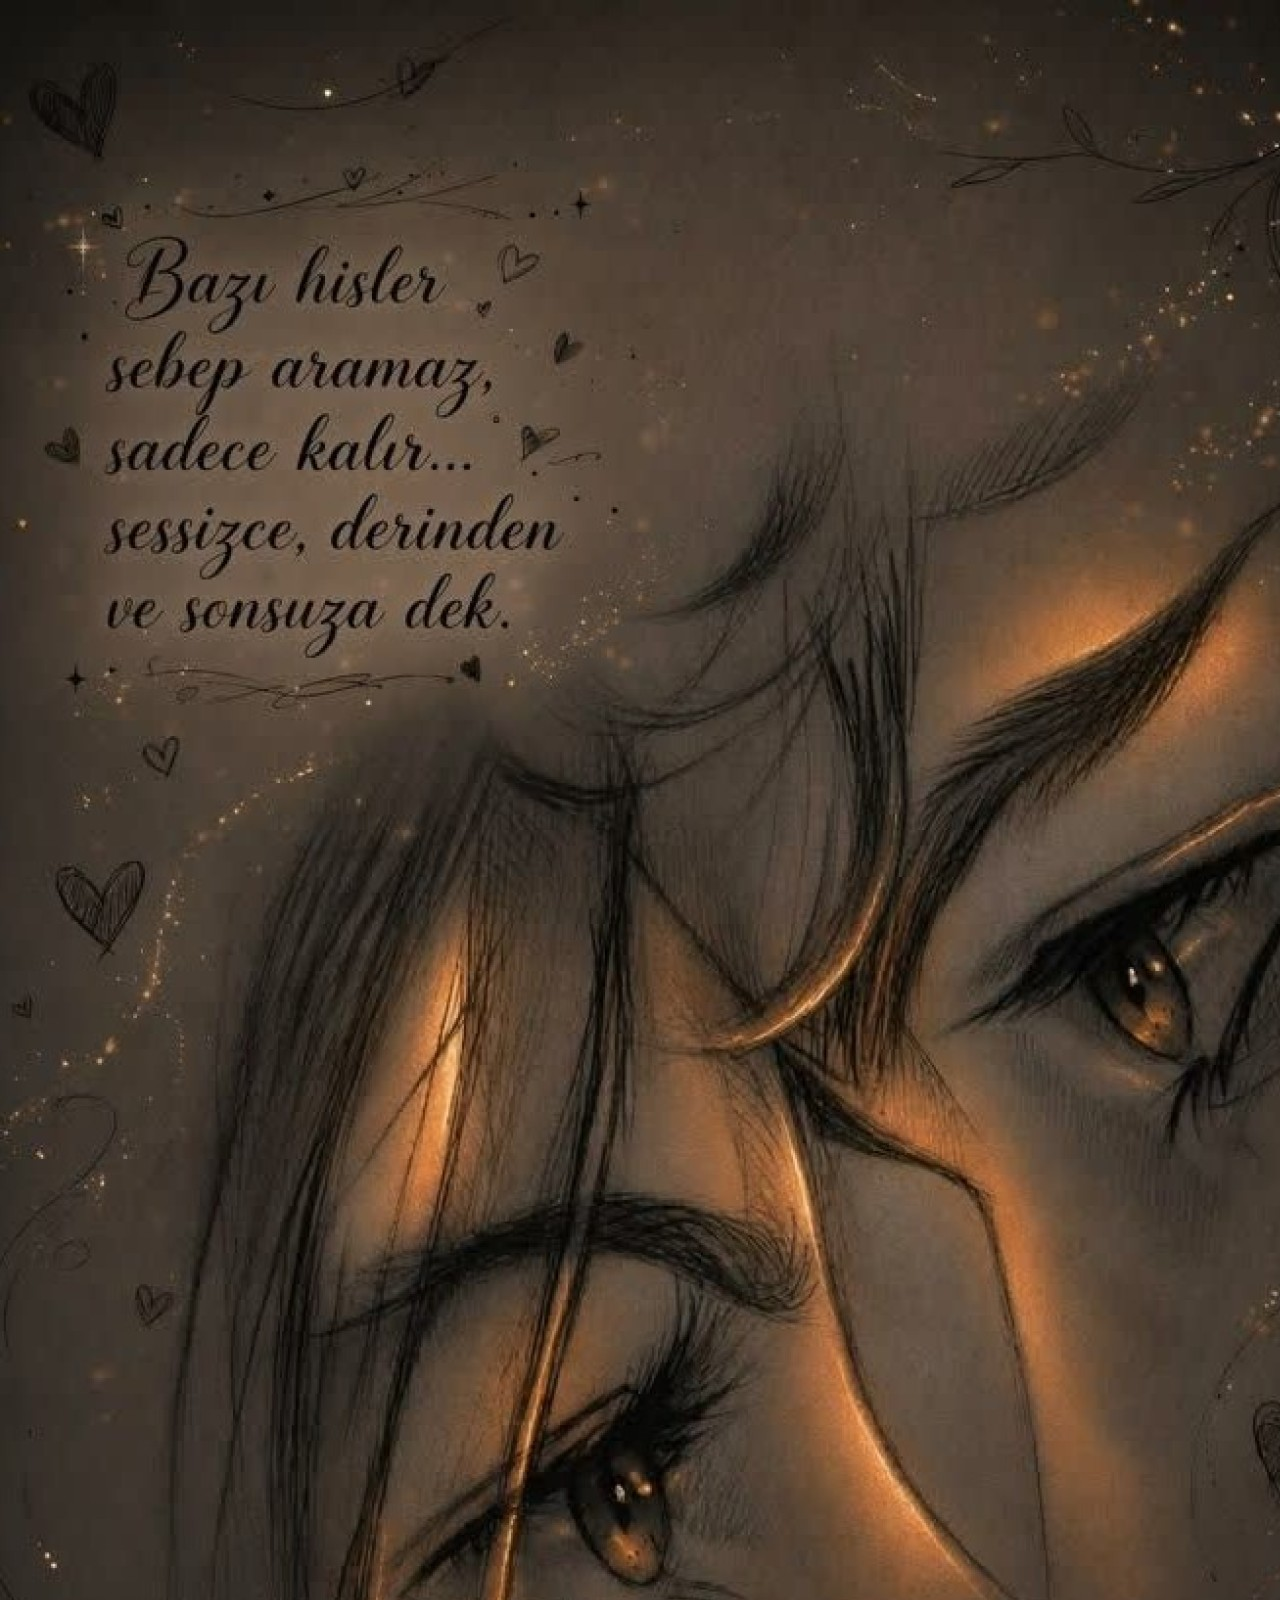
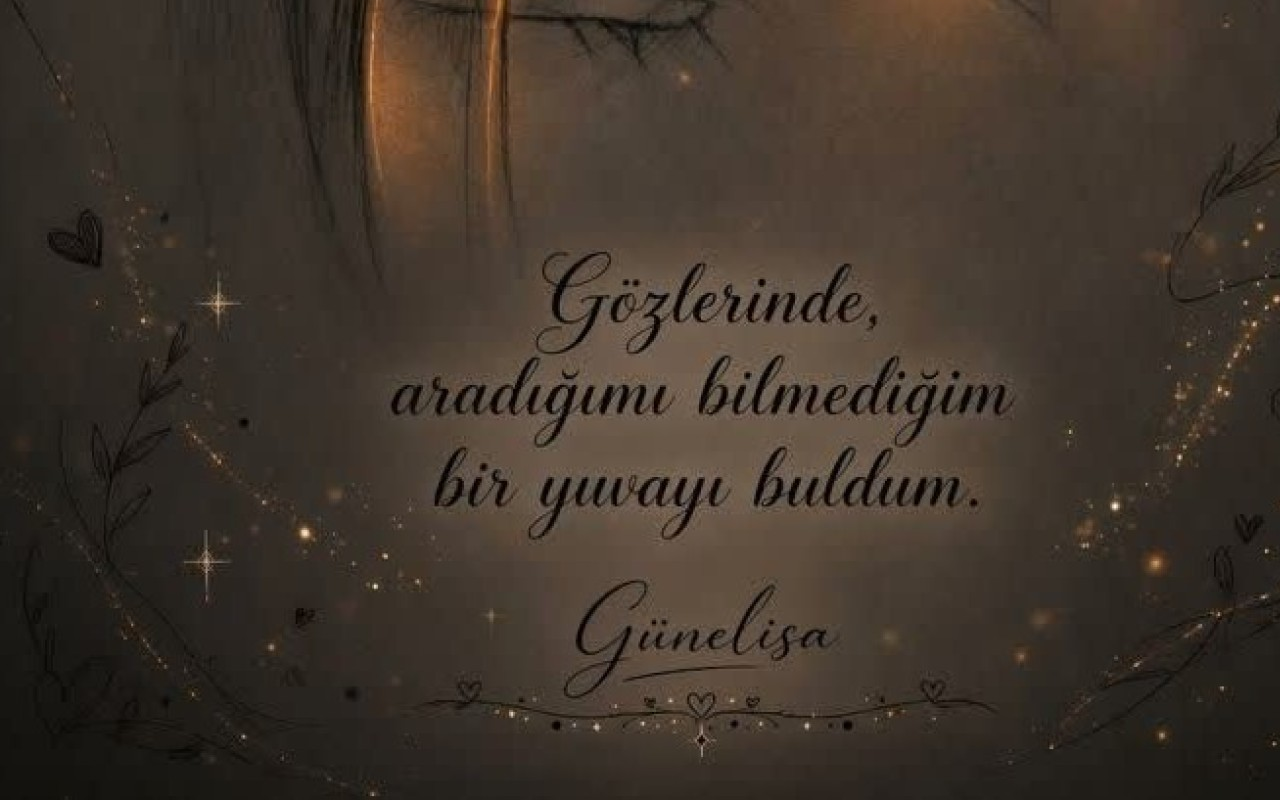
==== index1.html @ f0246628 "Add files via upload" ====
<!DOCTYPE html>
<html lang="en">
<head>
    <link rel="stylesheet" href="wq.css">
    <meta charset="UTF-8">
    <meta name="viewport" content="width=device-width, initial-scale=1.0">
    <title>Document</title>
</head>
<body>
    <img src="image/mam.jpeg" alt="">
    
</body>
</html>
---- wq.css ----
* {
    box-sizing: border-box;
    margin: 0;
    padding: 0;
}
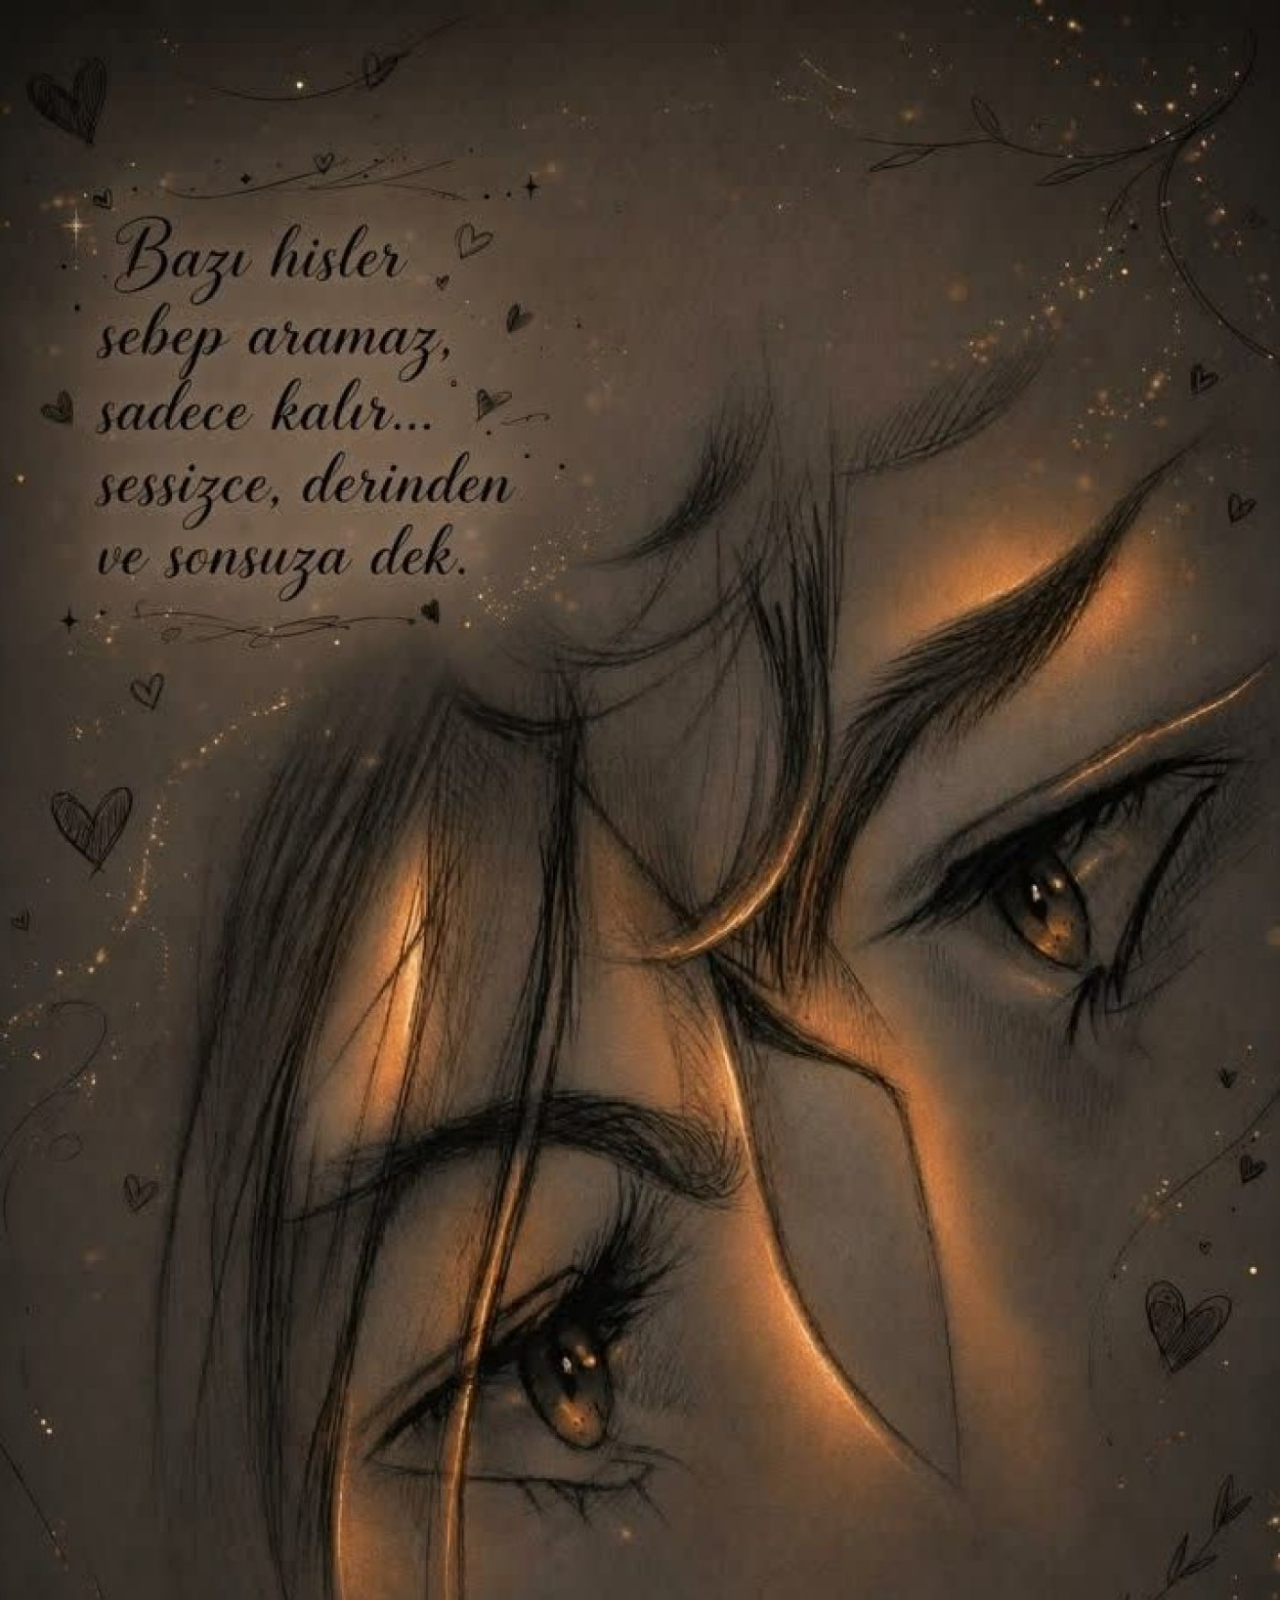
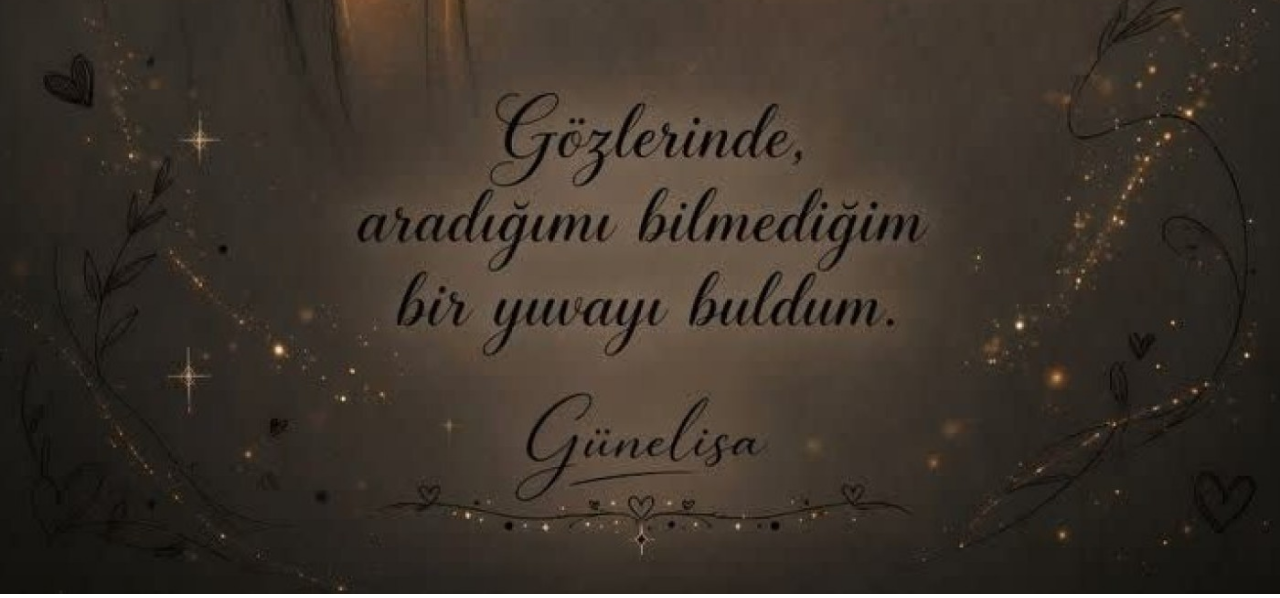
==== commit ec4ff0f3: "Add files via upload" ====
--- a/index1.html
+++ b/index1.html
@@ -4,7 +4,7 @@
     <link rel="stylesheet" href="wq.css">
     <meta charset="UTF-8">
     <meta name="viewport" content="width=device-width, initial-scale=1.0">
-    <title>Document</title>
+    <title>🌚🌚🌚🌚</title>
 </head>
 <body>
     <img src="image/mam.jpeg" alt="">
--- a/wq.css
+++ b/wq.css
@@ -4,3 +4,7 @@
     padding: 0;
 }
 
+img{
+    max-width: 100%;
+    height: auto;
+}
